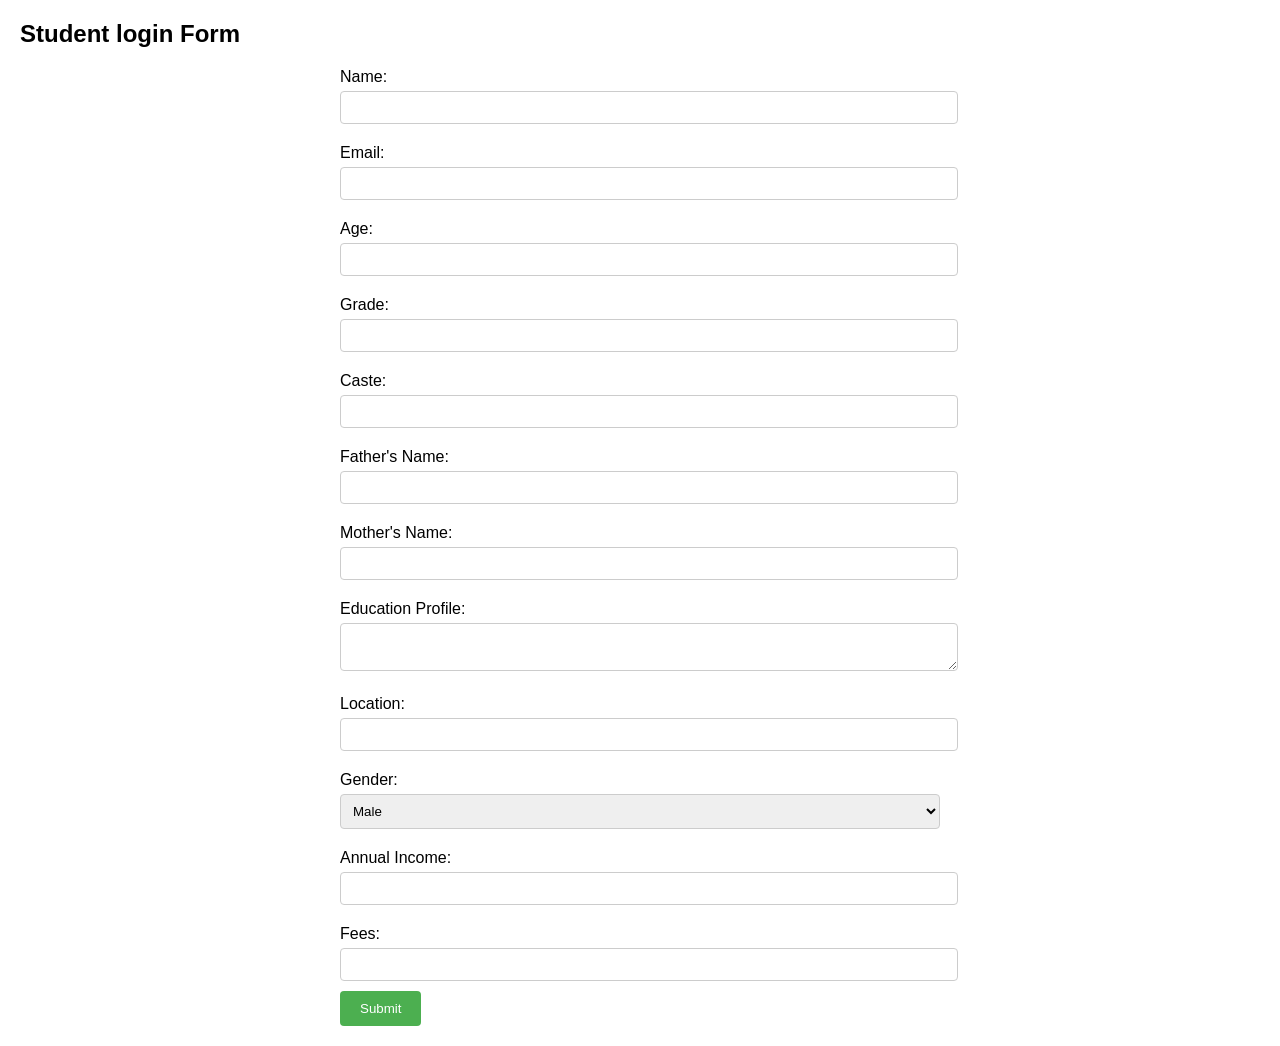
==== studentlogin.html @ 87185e79 "Add files via upload" ====
<!DOCTYPE html>
<html lang="en">
<head>
    <meta charset="UTF-8">
    <meta name="viewport" content="width=device-width, initial-scale=1.0">
    <title>Form Submission</title>
    <style>
        body {
            font-family: Arial, sans-serif;
            margin: 20px;
        }
        form {
            max-width: 600px;
            margin: auto;
        }
        label {
            display: block;
            margin: 10px 0 5px;
        }
        input, select, textarea {
            width: 100%;
            padding: 8px;
            margin-bottom: 10px;
            border: 1px solid #ccc;
            border-radius: 4px;
        }
        button {
            padding: 10px 20px;
            background-color: #4CAF50;
            color: white;
            border: none;
            border-radius: 4px;
        }
        button:hover {
            background-color: #45a049;
        }
    </style>
</head>
<body>

    <h2>Student login Form</h2>
    <form id="infoForm">
        <label for="name">Name:</label>
        <input type="text" id="name" name="name" required>

        <label for="email">Email:</label>
        <input type="email" id="email" name="email" required>

        <label for="age">Age:</label>
        <input type="number" id="age" name="age" required>

        <label for="grade">Grade:</label>
        <input type="text" id="grade" name="grade" required>

        <label for="caste">Caste:</label>
        <input type="text" id="caste" name="caste" required>

        <label for="fatherName">Father's Name:</label>
        <input type="text" id="fatherName" name="fatherName" required>

        <label for="motherName">Mother's Name:</label>
        <input type="text" id="motherName" name="motherName" required>

        <label for="educationProfile">Education Profile:</label>
        <textarea id="educationProfile" name="educationProfile" required></textarea>

        <label for="location">Location:</label>
        <input type="text" id="location" name="location" required>

        <label for="gender">Gender:</label>
        <select id="gender" name="gender" required>
            <option value="male">Male</option>
            <option value="female">Female</option>
            <option value="other">Other</option>
        </select>

        <label for="annualIncome">Annual Income:</label>
        <input type="number" id="annualIncome" name="annualIncome" required>

        <label for="fees">Fees:</label>
        <input type="number" id="fees" name="fees" required>

        <button type="submit">Submit</button>
    </form>

    <script>
        document.getElementById('infoForm').addEventListener('submit', function(event) {
            event.preventDefault();

            const formData = new FormData(this);
            const data = {};
            formData.forEach((value, key) => {
                data[key] = value;
            });

            console.log('Form Submitted:', data);

            alert('Form submitted successfully!');
        });
    </script>

</body>
</html>
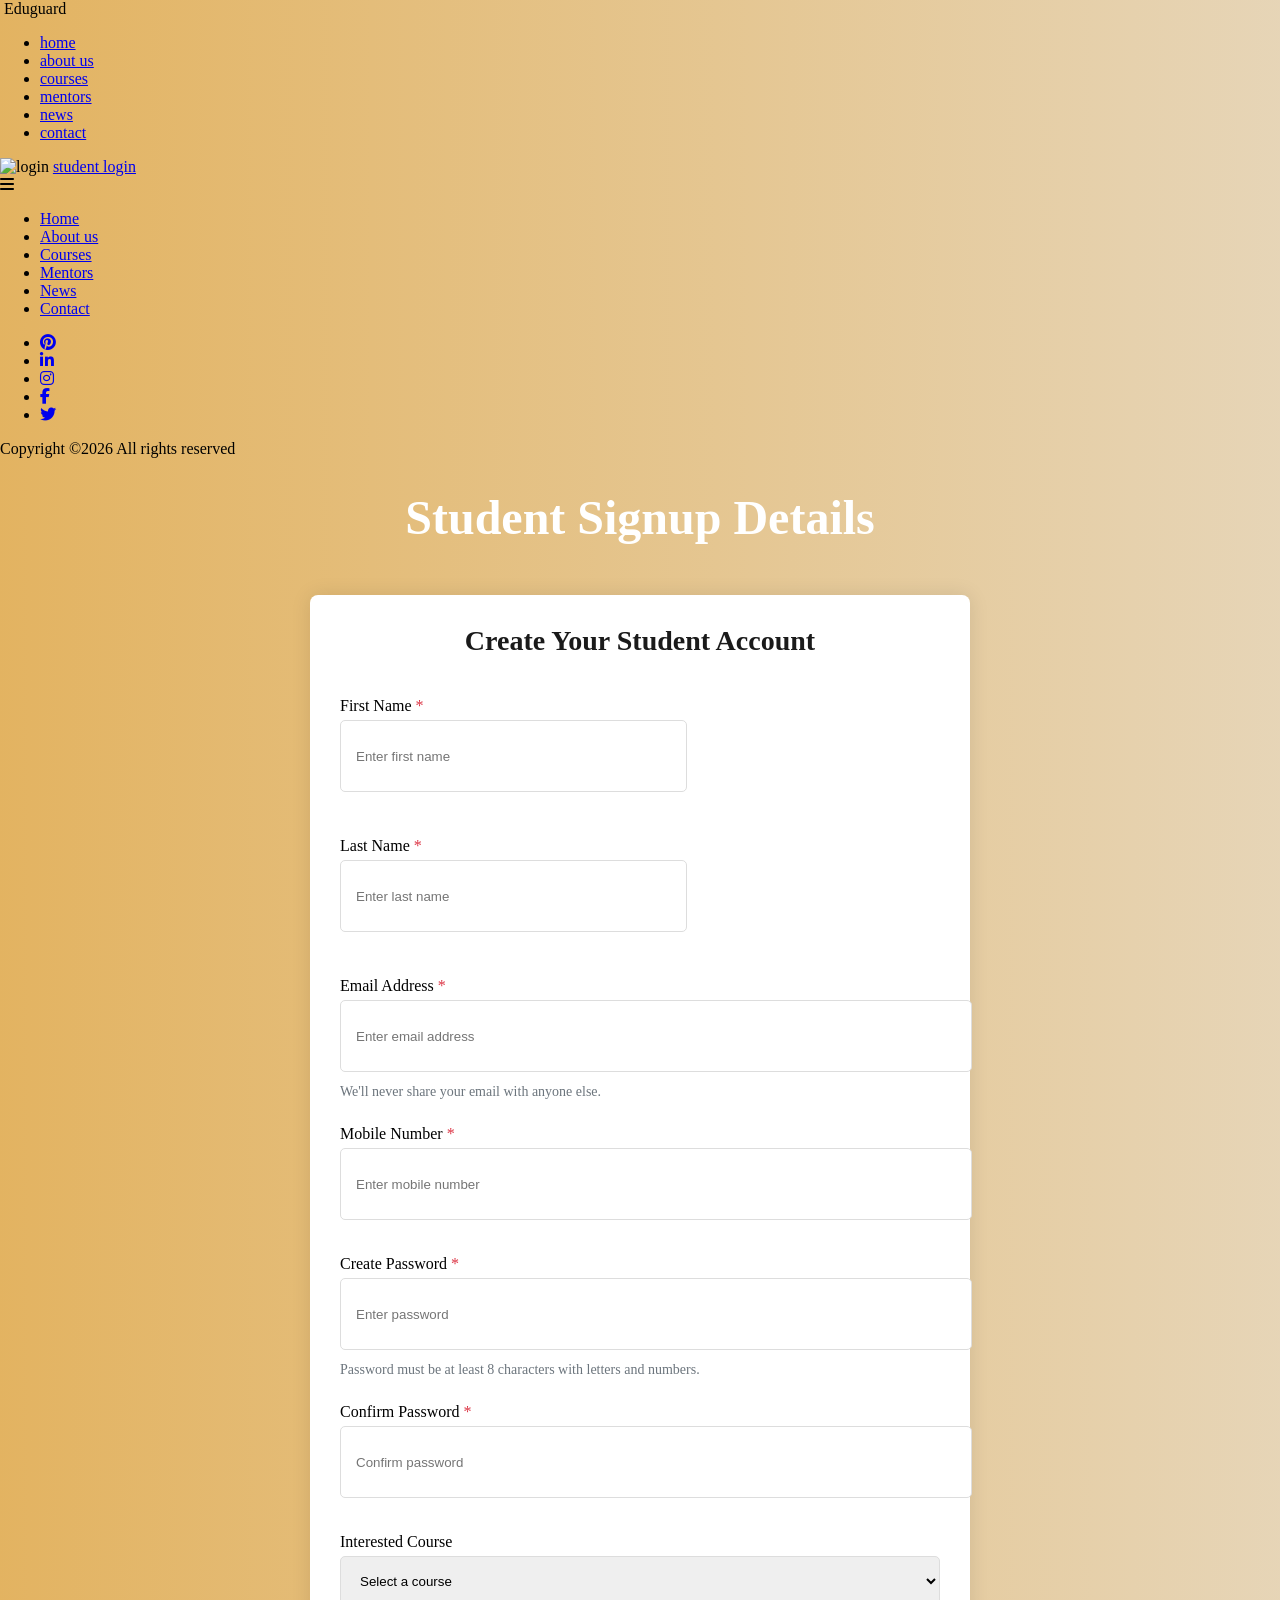
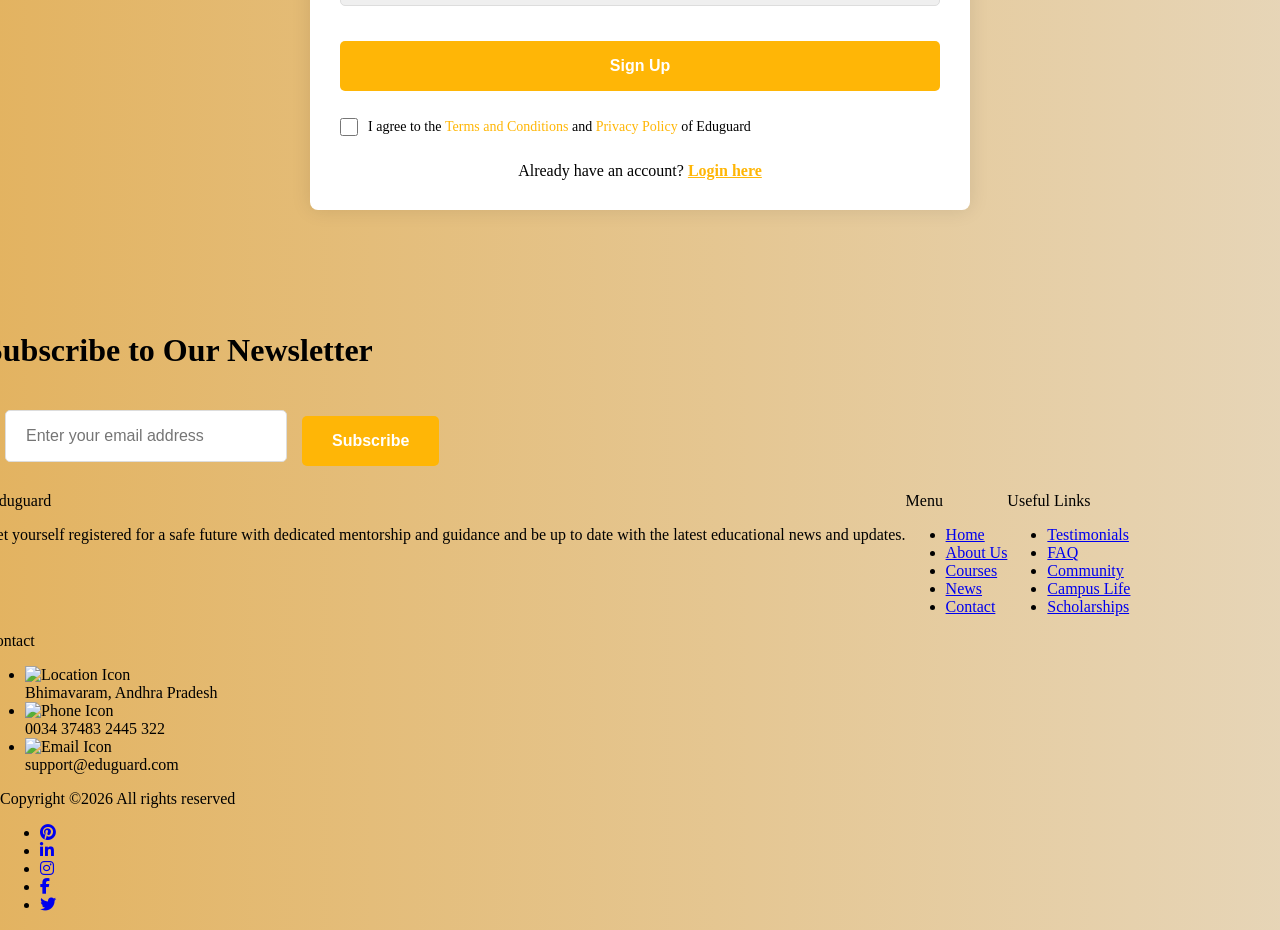
==== commit 6a8964a3: "Add files via upload" ====
--- a/studentlogin.html
+++ b/studentlogin.html
@@ -1,22 +1,213 @@
 <!DOCTYPE html>
 <html lang="en">
-<head>
-    <meta charset="UTF-8">
-    <meta name="viewport" content="width=device-width, initial-scale=1.0">
-    <title>Form Submission</title>
+    <head>
+        <meta charset="UTF-8">
+        <meta name="viewport" content="width=device-width, initial-scale=1.0">
+        <link rel="stylesheet" href="https://cdnjs.cloudflare.com/ajax/libs/font-awesome/6.4.2/css/all.min.css">
+        <link rel="stylesheet" href="style.css">
+        <title>Eduguard - Student Signup</title>
+        
+        <!-- Stylesheets -->
+        <link rel="stylesheet" type="text/css" href="styles/bootstrap4/bootstrap.min.css">
+        <link href="plugins/fontawesome-free-5.0.1/css/fontawesome-all.css" rel="stylesheet" type="text/css">
+        <link rel="stylesheet" type="text/css" href="styles/news_styles.css">
+        <link rel="stylesheet" type="text/css" href="styles/news_responsive.css">
+        
+        <!-- Custom styles for this page -->
+        <style>
+            @import url('https://fonts.googleapis.com/css2?family=Montserrat:wght@300;400;500;600;700&display=swap');
+            
+            .signup_container {
+                max-width: 600px;
+                margin: 50px auto 100px auto;
+                padding: 30px;
+                background-color: #ffffff;
+                border-radius: 8px;
+                box-shadow: 0px 0px 20px rgba(0,0,0,0.1);
+            }
+            
+            .page_title {
+                text-align: center;
+                margin-bottom: 30px;
+                font-size: 28px;
+                font-weight: bold;
+                color: #1a1a1a;
+            }
+            
+            .form-group {
+                margin-bottom: 25px;
+            }
+            
+            .form-control {
+                height: 50px;
+                border-radius: 5px;
+                border: 1px solid #ddd;
+                padding: 10px 15px;
+            }
+            
+            .btn-signup {
+                background-color: #FFB606;
+                color: white;
+                border: none;
+                height: 50px;
+                font-size: 16px;
+                font-weight: 600;
+                width: 100%;
+                border-radius: 5px;
+                cursor: pointer;
+                transition: all 0.3s ease;
+            }
+            
+            .btn-signup:hover {
+                background-color: #E09B05;
+            }
+            
+            .form-text {
+                font-size: 14px;
+                color: #6c757d;
+                margin-top: 5px;
+            }
+            
+            .login-link {
+                text-align: center;
+                margin-top: 20px;
+            }
+            
+            .login-link a {
+                color: #FFB606;
+                font-weight: 600;
+            }
+            
+            .text-danger {
+                color: #dc3545;
+            }
+            
+            .row {
+                display: flex;
+                flex-wrap: wrap;
+                margin-right: -15px;
+                margin-left: -15px;
+            }
+            
+            .col-md-6 {
+                position: relative;
+                width: 100%;
+                padding-right: 15px;
+                padding-left: 15px;
+            }
+            
+            @media (min-width: 768px) {
+                .col-md-6 {
+                    flex: 0 0 50%;
+                    max-width: 50%;
+                }
+            }
+            
+            .form-check {
+                display: flex;
+                align-items: center;
+                margin: 25px 0;
+                padding: 0;
+                justify-content: flex-start;
+                width: 100%;
+                max-width: 600px;
+                margin-left: auto;
+                margin-right: auto;
+            }
+            
+            .form-check-input {
+                margin: 0 10px 0 0;
+                width: 18px;
+                height: 18px;
+                flex-shrink: 0;
+            }
+            
+            .form-check-label {
+                font-size: 14px;
+                line-height: 1.5;
+                margin: 0;
+                text-align: left;
+            }
+            
+            /* Center the heading */
+            .home_content h1 {
+                text-align: center;
+                font-weight: 700;
+                color: #fff;
+                font-size: 48px;
+            }
+
+            .newsletter_form_container {
+                width: 100%;
+                max-width: 600px;
+                margin: 0 auto;
+                padding: 20px;
+            }
+
+            .newsletter_form {
+                display: flex;
+                align-items: center;
+                justify-content: center;
+                gap: 15px;
+                width: 100%;
+                margin: 0 auto;
+            }
+
+            .newsletter_email {
+                flex: 1;
+                height: 50px;
+                padding: 0 20px;
+                border: 1px solid #ddd;
+                border-radius: 5px;
+                font-size: 16px;
+                max-width: 400px;
+            }
+
+            .newsletter_submit_btn {
+                height: 50px;
+                padding: 0 30px;
+                background-color: #FFB606;
+                color: white;
+                border: none;
+                border-radius: 5px;
+                font-size: 16px;
+                font-weight: 600;
+                cursor: pointer;
+                transition: all 0.3s ease;
+                white-space: nowrap;
+            }
+
+            .form-check-label a {
+                color: #FFB606;
+                text-decoration: none;
+                font-weight: 500;
+            }
+        </style>
+    </head>
+    <body>
     <style>
+        @import url('https://fonts.googleapis.com/css2?family=Montserrat:wght@300;400;500;600;700&display=swap');
+        
         body {
-            font-family: Arial, sans-serif;
-            margin: 20px;
+            background: linear-gradient(to right, rgba(215, 147, 30, 0.7), rgba(220, 195, 152, 0.7)), 
+            url(images/slider_background.jpg) no-repeat center center fixed;
+            background-size: cover;
+            min-height: 100vh;
+            margin: 0;
+            padding: 0;
+            overflow-y: auto;
         }
+        
         form {
             max-width: 600px;
             margin: auto;
         }
+        
         label {
             display: block;
             margin: 10px 0 5px;
         }
+        
         input, select, textarea {
             width: 100%;
             padding: 8px;
@@ -24,80 +215,343 @@
             border: 1px solid #ccc;
             border-radius: 4px;
         }
+        
         button {
             padding: 10px 20px;
-            background-color: #4CAF50;
+            background-color: rgb(218, 148, 43);
             color: white;
             border: none;
             border-radius: 4px;
         }
+        
         button:hover {
-            background-color: #45a049;
+            background-color: rgb(218, 148, 43);
         }
     </style>
-</head>
-<body>
-
-    <h2>Student login Form</h2>
-    <form id="infoForm">
-        <label for="name">Name:</label>
-        <input type="text" id="name" name="name" required>
-
-        <label for="email">Email:</label>
-        <input type="email" id="email" name="email" required>
-
-        <label for="age">Age:</label>
-        <input type="number" id="age" name="age" required>
-
-        <label for="grade">Grade:</label>
-        <input type="text" id="grade" name="grade" required>
-
-        <label for="caste">Caste:</label>
-        <input type="text" id="caste" name="caste" required>
-
-        <label for="fatherName">Father's Name:</label>
-        <input type="text" id="fatherName" name="fatherName" required>
-
-        <label for="motherName">Mother's Name:</label>
-        <input type="text" id="motherName" name="motherName" required>
-
-        <label for="educationProfile">Education Profile:</label>
-        <textarea id="educationProfile" name="educationProfile" required></textarea>
-
-        <label for="location">Location:</label>
-        <input type="text" id="location" name="location" required>
-
-        <label for="gender">Gender:</label>
-        <select id="gender" name="gender" required>
-            <option value="male">Male</option>
-            <option value="female">Female</option>
-            <option value="other">Other</option>
-        </select>
-
-        <label for="annualIncome">Annual Income:</label>
-        <input type="number" id="annualIncome" name="annualIncome" required>
-
-        <label for="fees">Fees:</label>
-        <input type="number" id="fees" name="fees" required>
-
-        <button type="submit">Submit</button>
-    </form>
-
+
+    <div class="super_container">
+
+        <!-- Header -->
+        <header class="header d-flex flex-row">
+            <div class="header_content d-flex flex-row align-items-center">
+                <!-- Logo -->
+                <div class="logo_container">
+                    <div class="logo">
+                        <img src="images/logo.png" alt="">
+                        <span>Eduguard</span>
+                    </div>
+                </div>
+
+                <!-- Main Navigation -->
+                <nav class="main_nav_container">
+                    <div class="main_nav">
+                        <ul class="main_nav_list">
+                            <li class="main_nav_item"><a href="index.html">home</a></li>
+                            <li class="main_nav_item"><a href="elements.html">about us</a></li>
+                            <li class="main_nav_item"><a href="courses.html">courses</a></li>
+                            <li class="main_nav_item"><a href="teachers.html">mentors</a></li>
+                            <li class="main_nav_item"><a href="news.html">news</a></li>
+                            <li class="main_nav_item"><a href="contact.html">contact</a></li>
+                        </ul>
+                    </div>
+                </nav>
+            </div>
+            <div class="header_side d-flex flex-row justify-content-center align-items-center">
+                <img src="https://cdn-icons-png.freepik.com/256/1077/1077114.png?semt=ais_hybrid" alt="login">
+                <span><a href="login.html">student login</a></span>
+            </div>
+
+            <!-- Hamburger -->
+            <div class="hamburger_container">
+                <i class="fas fa-bars trans_200"></i>
+            </div>
+        </header>
+        
+        <!-- Menu -->
+        <div class="menu_container menu_mm">
+            <!-- Menu Close Button -->
+            <div class="menu_close_container">
+                <div class="menu_close"></div>
+            </div>
+
+            <!-- Menu Items -->
+            <div class="menu_inner menu_mm">
+                <div class="menu menu_mm">
+                    <ul class="menu_list menu_mm">
+                        <li class="menu_item menu_mm"><a href="index.html">Home</a></li>
+                        <li class="menu_item menu_mm"><a href="elements.html">About us</a></li>
+                        <li class="menu_item menu_mm"><a href="courses.html">Courses</a></li>
+                        <li class="menu_item menu_mm"><a href="teachers.html">Mentors</a></li>
+                        <li class="menu_item menu_mm"><a href="news.html">News</a></li>
+                        <li class="menu_item menu_mm"><a href="contact.html">Contact</a></li>
+                    </ul>
+
+                    <!-- Menu Social -->
+                    <div class="menu_social_container menu_mm">
+                        <ul class="menu_social menu_mm">
+                            <li class="menu_social_item menu_mm"><a href="#"><i class="fab fa-pinterest"></i></a></li>
+                            <li class="menu_social_item menu_mm"><a href="#"><i class="fab fa-linkedin-in"></i></a></li>
+                            <li class="menu_social_item menu_mm"><a href="#"><i class="fab fa-instagram"></i></a></li>
+                            <li class="menu_social_item menu_mm"><a href="#"><i class="fab fa-facebook-f"></i></a></li>
+                            <li class="menu_social_item menu_mm"><a href="#"><i class="fab fa-twitter"></i></a></li>
+                        </ul>
+                    </div>
+
+                    <div class="menu_copyright menu_mm">
+                        Copyright &copy;<script>document.write(new Date().getFullYear());</script> All rights reserved
+                    </div>
+                </div>
+            </div>
+        </div>
+        
+        <!-- Home -->
+        <div class="home">
+            <div class="home_background_container prlx_parent">
+                <div class="home_background prlx" style="background-image:url(images/news_background.jpg)"></div>
+            </div>
+            <div class="home_content">
+                <h1>Student Signup Details</h1>
+            </div>
+        </div>
+
+        <!-- Signup Form -->
+        <div class="container">
+            <div class="signup_container">
+                <div class="page_title">Create Your Student Account</div>
+                
+                <form action="#" method="post">
+                    <div class="row">
+                        <div class="col-md-6">
+                            <div class="form-group">
+                                <label for="firstName">First Name <span class="text-danger">*</span></label>
+                                <input type="text" class="form-control" id="firstName" placeholder="Enter first name" required>
+                            </div>
+                        </div>
+                        <div class="col-md-6">
+                            <div class="form-group">
+                                <label for="lastName">Last Name <span class="text-danger">*</span></label>
+                                <input type="text" class="form-control" id="lastName" placeholder="Enter last name" required>
+                            </div>
+                        </div>
+                    </div>
+                    
+                    <div class="form-group">
+                        <label for="email">Email Address <span class="text-danger">*</span></label>
+                        <input type="email" class="form-control" id="email" placeholder="Enter email address" required>
+                        <small class="form-text">We'll never share your email with anyone else.</small>
+                    </div>
+                    
+                    <div class="form-group">
+                        <label for="phone">Mobile Number <span class="text-danger">*</span></label>
+                        <input type="tel" class="form-control" id="phone" placeholder="Enter mobile number" required>
+                    </div>
+                    
+                    <div class="form-group">
+                        <label for="password">Create Password <span class="text-danger">*</span></label>
+                        <input type="password" class="form-control" id="password" placeholder="Enter password" required>
+                        <small class="form-text">Password must be at least 8 characters with letters and numbers.</small>
+                    </div>
+                    
+                    <div class="form-group">
+                        <label for="confirmPassword">Confirm Password <span class="text-danger">*</span></label>
+                        <input type="password" class="form-control" id="confirmPassword" placeholder="Confirm password" required>
+                    </div>
+                    
+                    <div class="form-group">
+                        <label for="course">Interested Course</label>
+                        <select class="form-control" id="course">
+                            <option value="" selected disabled>Select a course</option>
+                            <option value="cs">B.Tech Computer Science</option>
+                            <option value="ec">B.Tech Electronics & Communication</option>
+                            <option value="me">B.Tech Mechanical Engineering</option>
+                            <option value="ce">B.Tech Civil Engineering</option>
+                            <option value="ee">B.Tech Electrical Engineering</option>
+                        </select>
+                    </div>
+                    
+                    <button type="submit" class="btn btn-signup">Sign Up</button>
+                    
+                    <div class="form-check">
+                        <input class="form-check-input" type="checkbox" id="terms" required>
+                        <label class="form-check-label" for="terms">
+                            I agree to the <a href="#">Terms and Conditions</a> and <a href="#">Privacy Policy</a> of Eduguard
+                        </label>
+                    </div>
+                    
+                    <div class="login-link">
+                        Already have an account? <a href="login.html">Login here</a>
+                    </div>
+                </form>
+            </div>
+        </div>
+
+        <!-- Footer -->
+        <footer class="footer">
+            <div class="container">
+                <!-- Newsletter -->
+                <div class="newsletter">
+                    <div class="row">
+                        <div class="col">
+                            <div class="section_title text-center">
+                                <h1>Subscribe to Our Newsletter</h1>
+                            </div>
+                        </div>
+                    </div>
+
+                    <div class="row justify-content-center">
+                        <div class="col-12 col-md-8">
+                            <div class="newsletter_form_container">
+                                <form action="post">
+                                    <div class="newsletter_form">
+                                        <input id="newsletter_email" class="newsletter_email" type="email" placeholder="Enter your email address" required="required" data-error="Please enter a valid email address.">
+                                        <button id="newsletter_submit" type="submit" class="newsletter_submit_btn">Subscribe</button>
+                                    </div>
+                                </form>
+                            </div>
+                        </div>
+                    </div>
+                </div>
+
+                <!-- Footer Content -->
+                <div class="footer_content">
+                    <div class="row">
+                        <!-- Footer Column - About -->
+                        <div class="col-lg-3 footer_col">
+                            <!-- Logo -->
+                            <div class="logo_container">
+                                <div class="logo">
+                                    <img src="images/logo.png" alt="">
+                                    <span>Eduguard</span>
+                                </div>
+                            </div>
+                            <p class="footer_about_text">Get yourself registered for a safe future with dedicated mentorship and guidance and be up to date with the latest educational news and updates.</p>
+                        </div>
+
+                        <!-- Footer Column - Menu -->
+                        <div class="col-lg-3 footer_col">
+                            <div class="footer_column_title">Menu</div>
+                            <div class="footer_column_content">
+                                <ul>
+                                    <li class="footer_list_item"><a href="index.html">Home</a></li>
+                                    <li class="footer_list_item"><a href="elements.html">About Us</a></li>
+                                    <li class="footer_list_item"><a href="courses.html">Courses</a></li>
+                                    <li class="footer_list_item"><a href="news.html">News</a></li>
+                                    <li class="footer_list_item"><a href="contact.html">Contact</a></li>
+                                </ul>
+                            </div>
+                        </div>
+
+                        <!-- Footer Column - Useful Links -->
+                        <div class="col-lg-3 footer_col">
+                            <div class="footer_column_title">Useful Links</div>
+                            <div class="footer_column_content">
+                                <ul>
+                                    <li class="footer_list_item"><a href="#">Testimonials</a></li>
+                                    <li class="footer_list_item"><a href="#">FAQ</a></li>
+                                    <li class="footer_list_item"><a href="#">Community</a></li>
+                                    <li class="footer_list_item"><a href="#">Campus Life</a></li>
+                                    <li class="footer_list_item"><a href="#">Scholarships</a></li>
+                                </ul>
+                            </div>
+                        </div>
+
+                        <!-- Footer Column - Contact -->
+                        <div class="col-lg-3 footer_col">
+                            <div class="footer_column_title">Contact</div>
+                            <div class="footer_column_content">
+                                <ul>
+                                    <li class="footer_contact_item">
+                                        <div class="footer_contact_icon">
+                                            <img src="images/placeholder.svg" alt="Location Icon">
+                                        </div>
+                                        Bhimavaram, Andhra Pradesh
+                                    </li>
+                                    <li class="footer_contact_item">
+                                        <div class="footer_contact_icon">
+                                            <img src="images/smartphone.svg" alt="Phone Icon">
+                                        </div>
+                                        0034 37483 2445 322
+                                    </li>
+                                    <li class="footer_contact_item">
+                                        <div class="footer_contact_icon">
+                                            <img src="images/envelope.svg" alt="Email Icon">
+                                        </div>
+                                        support@eduguard.com
+                                    </li>
+                                </ul>
+                            </div>
+                        </div>
+                    </div>
+                </div>
+
+                <!-- Footer Copyright -->
+                <div class="footer_bar d-flex flex-column flex-sm-row align-items-center">
+                    <div class="footer_copyright">
+                        <span>Copyright &copy;<script>document.write(new Date().getFullYear());</script> All rights reserved</span>
+                    </div>
+                    <div class="footer_social ml-sm-auto">
+                        <ul class="menu_social">
+                            <li class="menu_social_item"><a href="#"><i class="fab fa-pinterest"></i></a></li>
+                            <li class="menu_social_item"><a href="#"><i class="fab fa-linkedin-in"></i></a></li>
+                            <li class="menu_social_item"><a href="#"><i class="fab fa-instagram"></i></a></li>
+                            <li class="menu_social_item"><a href="#"><i class="fab fa-facebook-f"></i></a></li>
+                            <li class="menu_social_item"><a href="#"><i class="fab fa-twitter"></i></a></li>
+                        </ul>
+                    </div>
+                </div>
+            </div>
+        </footer>
+    </div>
+
+    <!-- JavaScript Libraries -->
+    <script src="js/jquery-3.2.1.min.js"></script>
+    <script src="styles/bootstrap4/popper.js"></script>
+    <script src="styles/bootstrap4/bootstrap.min.js"></script>
+    <script src="plugins/greensock/TweenMax.min.js"></script>
+    <script src="plugins/greensock/TimelineMax.min.js"></script>
+    <script src="plugins/scrollmagic/ScrollMagic.min.js"></script>
+    <script src="plugins/greensock/animation.gsap.min.js"></script>
+    <script src="plugins/greensock/ScrollToPlugin.min.js"></script>
+    <script src="plugins/scrollTo/jquery.scrollTo.min.js"></script>
+    <script src="plugins/easing/easing.js"></script>
+    <script src="plugins/parallax-js-master/parallax.min.js"></script>
+    <script src="js/news_custom.js"></script>
+    <script src="js/custom.js"></script>
+
+    <!-- Form validation script -->
     <script>
-        document.getElementById('infoForm').addEventListener('submit', function(event) {
-            event.preventDefault();
-
-            const formData = new FormData(this);
-            const data = {};
-            formData.forEach((value, key) => {
-                data[key] = value;
-            });
-
-            console.log('Form Submitted:', data);
-
-            alert('Form submitted successfully!');
+    $(document).ready(function() {
+        // Highlight current page in navigation
+        $('.main_nav_item a[href="studentlogin.html"]').parent().addClass('active');
+        
+        // Form validation
+        $('form').on('submit', function(e) {
+            const password = $('#password').val();
+            const confirmPassword = $('#confirmPassword').val();
+            
+            if (password !== confirmPassword) {
+                e.preventDefault();
+                alert('Passwords do not match. Please try again.');
+                return false;
+            }
+            
+            if (password.length < 8) {
+                e.preventDefault();
+                alert('Password must be at least 8 characters long.');
+                return false;
+            }
+            
+            // Check for at least one letter and one number
+            if (!/[A-Za-z]/.test(password) || !/[0-9]/.test(password)) {
+                e.preventDefault();
+                alert('Password must contain at least one letter and one number.');
+                return false;
+            }
+            
+            return true;
         });
+    });
     </script>
 
-</body>
+    </body>
 </html>
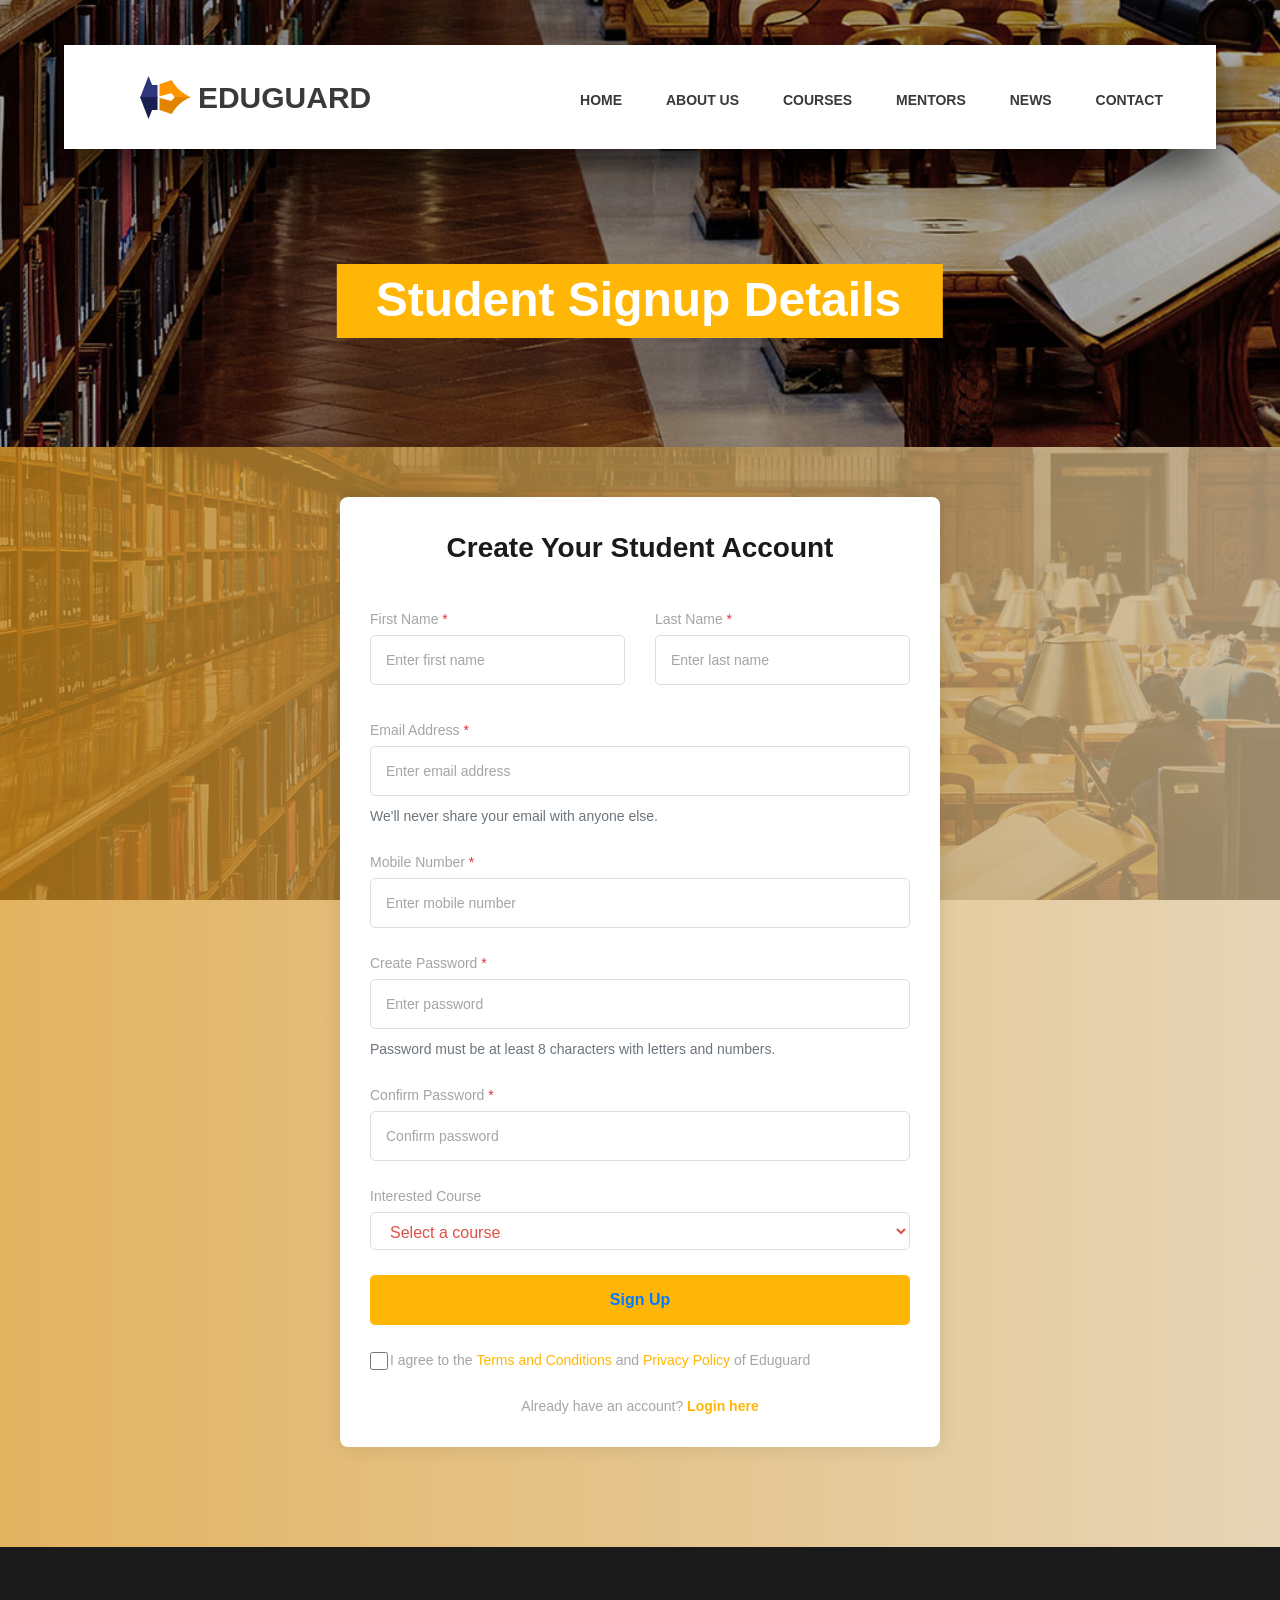
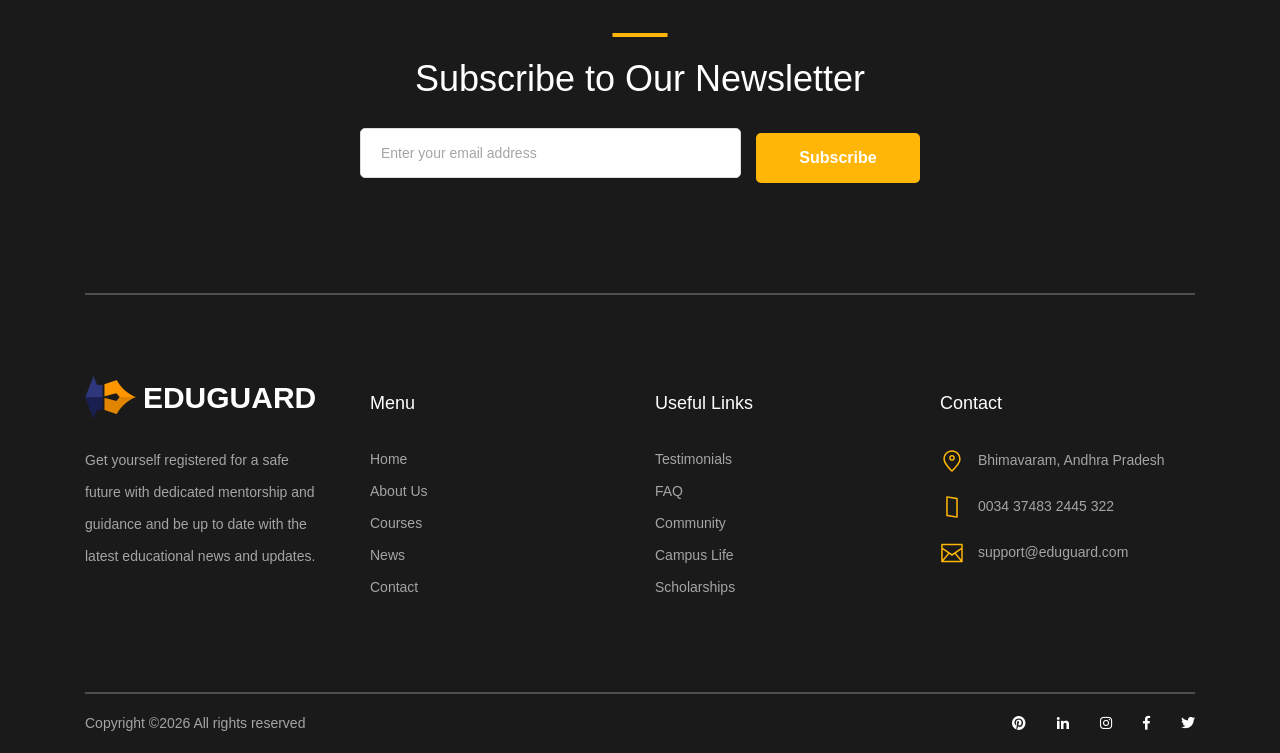
==== commit 30801bca: "Update studentlogin.html" ====
--- a/studentlogin.html
+++ b/studentlogin.html
@@ -369,7 +369,7 @@
                         </select>
                     </div>
                     
-                    <button type="submit" class="btn btn-signup">Sign Up</button>
+                    <button type="submit" class="btn btn-signup" ><a href="index.html">Sign Up </a> </button>
                     
                     <div class="form-check">
                         <input class="form-check-input" type="checkbox" id="terms" required>
@@ -554,4 +554,4 @@
     </script>
 
     </body>
-</html>+</html>
--- a/styles/news_styles.css
+++ b/styles/news_styles.css
@@ -0,0 +1,1187 @@
+@charset "utf-8";
+/* CSS Document */
+
+/******************************
+
+COLOR PALETTE
+
+
+
+
+[Table of Contents]
+
+1. Fonts
+2. Body and some general stuff
+3. Header
+	3.1 Logo
+	3.2 Main Nav
+	3.3 Header Side
+	3.4 Hamburger
+4. Menu
+	4.1 Menu Social
+	4.2 Menu copyright
+5. Home
+7. Page Section
+8. Buttons
+9. News
+	9.1 News Page Nav
+10. Sidebar
+11. Footer
+	11.1 Newsletter
+	11.2 Footer Content
+	11.3 Footer Copyright
+
+
+******************************/
+
+/***********
+1. Fonts
+***********/
+
+@import url('https://fonts.googleapis.com/css?family=Open+Sans:400,600,700,800|Roboto:400,500,700');
+
+/*********************************
+2. Body and some general stuff
+*********************************/
+
+*
+{
+	margin: 0;
+	padding: 0;
+	-webkit-font-smoothing: antialiased;
+	-webkit-text-shadow: rgba(0,0,0,.01) 0 0 1px;
+	text-shadow: rgba(0,0,0,.01) 0 0 1px;
+}
+body
+{
+	font-family: 'Roboto', sans-serif;
+	font-size: 14px;
+	font-weight: 400;
+	background: #FFFFFF;
+	color: #a5a5a5;
+}
+div
+{
+	display: block;
+	position: relative;
+	-webkit-box-sizing: border-box;
+    -moz-box-sizing: border-box;
+    box-sizing: border-box;
+}
+ul
+{
+	list-style: none;
+	margin-bottom: 0px;
+}
+p
+{
+	font-family: 'Roboto', sans-serif;
+	font-size: 14px;
+	line-height: 2.29;
+	font-weight: 400;
+	color: #a5a5a5;
+	-webkit-font-smoothing: antialiased;
+	-webkit-text-shadow: rgba(0,0,0,.01) 0 0 1px;
+	text-shadow: rgba(0,0,0,.01) 0 0 1px;
+}
+p a
+{
+	display: inline;
+	position: relative;
+	color: inherit;
+	border-bottom: solid 1px #ffa07f;
+	-webkit-transition: all 200ms ease;
+	-moz-transition: all 200ms ease;
+	-ms-transition: all 200ms ease;
+	-o-transition: all 200ms ease;
+	transition: all 200ms ease;
+}
+a, a:hover, a:visited, a:active, a:link
+{
+	text-decoration: none;
+	-webkit-font-smoothing: antialiased;
+	-webkit-text-shadow: rgba(0,0,0,.01) 0 0 1px;
+	text-shadow: rgba(0,0,0,.01) 0 0 1px;
+}
+p a:active
+{
+	position: relative;
+	color: #FF6347;
+}
+p a:hover
+{
+	color: #FFFFFF;
+	background: #ffa07f;
+}
+p a:hover::after
+{
+	opacity: 0.2;
+}
+::selection
+{
+	background: #FFD266;
+	color: #C88E00;
+}
+p::selection
+{
+	background: #FFD266;
+	color: #C88E00;
+}
+h1{font-size: 36px;}
+h2{font-size: 22px;}
+h3{font-size: 18px;}
+h4{font-size: 14px;}
+h5{font-size: 11px;}
+h1, h2, h3, h4, h5, h6
+{
+	font-family: 'Roboto', sans-serif;
+	-webkit-font-smoothing: antialiased;
+	-webkit-text-shadow: rgba(0,0,0,.01) 0 0 1px;
+	text-shadow: rgba(0,0,0,.01) 0 0 1px;
+}
+h1::selection, 
+h2::selection, 
+h3::selection, 
+h4::selection, 
+h5::selection, 
+h6::selection
+{
+	
+}
+::-webkit-input-placeholder
+{
+	font-size: 14px !important;
+	font-weight: 500 !important;
+	color: #a5a5a5 !important;
+}
+:-moz-placeholder /* older Firefox*/
+{
+	font-size: 14px !important;
+	font-weight: 500 !important;
+	color: #a5a5a5 !important;
+}
+::-moz-placeholder /* Firefox 19+ */ 
+{
+	font-size: 14px !important;
+	font-weight: 500 !important;
+	color: #a5a5a5 !important;
+} 
+:-ms-input-placeholder
+{ 
+	font-size: 14px !important;
+	font-weight: 500 !important;
+	color: #a5a5a5 !important;
+}
+::input-placeholder
+{
+	font-size: 14px !important;
+	font-weight: 500 !important;
+	color: #a5a5a5 !important;
+}
+.form-control
+{
+	color: #db5246;
+}
+section
+{
+	display: block;
+	position: relative;
+	box-sizing: border-box;
+}
+.clear
+{
+	clear: both;
+}
+.clearfix::before, .clearfix::after
+{
+	content: "";
+	display: table;
+}
+.clearfix::after
+{
+	clear: both;
+}
+.clearfix
+{
+	zoom: 1;
+}
+.float_left
+{
+	float: left;
+}
+.float_right
+{
+	float: right;
+}
+.trans_200
+{
+	-webkit-transition: all 200ms ease;
+	-moz-transition: all 200ms ease;
+	-ms-transition: all 200ms ease;
+	-o-transition: all 200ms ease;
+	transition: all 200ms ease;
+}
+.trans_300
+{
+	-webkit-transition: all 300ms ease;
+	-moz-transition: all 300ms ease;
+	-ms-transition: all 300ms ease;
+	-o-transition: all 300ms ease;
+	transition: all 300ms ease;
+}
+.trans_400
+{
+	-webkit-transition: all 400ms ease;
+	-moz-transition: all 400ms ease;
+	-ms-transition: all 400ms ease;
+	-o-transition: all 400ms ease;
+	transition: all 400ms ease;
+}
+.trans_500
+{
+	-webkit-transition: all 500ms ease;
+	-moz-transition: all 500ms ease;
+	-ms-transition: all 500ms ease;
+	-o-transition: all 500ms ease;
+	transition: all 500ms ease;
+}
+.fill_height
+{
+	height: 100%;
+}
+.super_container
+{
+	width: 100%;
+	overflow: hidden;
+}
+.prlx_parent
+{
+	overflow: hidden;
+}
+.prlx
+{
+	height: 130% !important;
+}
+.nopadding
+{
+	padding: 0px !important;
+}
+
+/*********************************
+3. Header
+*********************************/
+
+.header
+{
+	position: fixed;
+	top: 45px;
+	left: 50%;
+	-webkit-transform: translateX(-50%);
+	-moz-transform: translateX(-50%);
+	-ms-transform: translateX(-50%);
+	-o-transform: translateX(-50%);
+	transform: translateX(-50%);
+	width: 1318px;
+	height: 104px;
+	background: #FFFFFF;
+	z-index: 10;
+	-webkit-transition: all 200ms ease;
+	-moz-transition: all 200ms ease;
+	-ms-transition: all 200ms ease;
+	-o-transition: all 200ms ease;
+	transition: all 200ms ease;
+}
+.header.scrolled
+{	
+	top: 15px;
+}
+.header.scrolled .header_content::before
+{
+	box-shadow: 0px 20px 49px rgba(0,0,0,0.17);
+}
+.header_content
+{
+	width: calc(100% - 279px);
+	height: 100%;
+}
+.header_content::before
+{
+	display: block;
+	position: absolute;
+	top: 0;
+	left: 0;
+	width: 100%;
+	height: 100%;
+	content: '';
+	box-shadow: 0px 20px 49px rgba(0,0,0,0.67);
+	z-index: -1;
+}
+
+/*********************************
+3.1 Logo
+*********************************/
+
+.logo_container
+{
+	display: inline-block;
+	padding-left: 76px;
+}
+.logo span
+{
+	font-family: 'Open Sans', sans-serif;
+	font-size: 30px;
+	font-weight: 900;
+	color: #3a3a3a;
+	vertical-align: middle;
+	text-transform: uppercase;
+	margin-left: 3px;
+}
+
+/*********************************
+3.2 Main Nav
+*********************************/
+
+.main_nav_container
+{
+	display: inline-block;
+	margin-left: auto;
+	padding-right: 93px;
+}
+.main_nav
+{
+	margin-top: 7px;
+}
+.main_nav_item
+{
+	display: inline-block;
+	margin-right: 40px;
+}
+.main_nav_item:last-child
+{
+	margin-right: 0px;
+}
+.main_nav_item a
+{
+	font-family: 'Open Sans', sans-serif;
+	font-size: 14px;
+	text-transform: uppercase;
+	font-weight: 700;
+	color: #3a3a3a;
+	-webkit-transition: all 200ms ease;
+	-moz-transition: all 200ms ease;
+	-ms-transition: all 200ms ease;
+	-o-transition: all 200ms ease;
+	transition: all 200ms ease;
+}
+.main_nav_item a:hover
+{
+	color: #ffb606;
+}
+
+/*********************************
+3.3 Header Side
+*********************************/
+
+.header_side
+{
+	width: 279px;
+	height: 100%;
+	background: #ffb606;
+}
+.header_side img
+{
+	width: 29px;
+	height: 29px;
+}
+.header_side span
+{
+	display: block;
+	position: relative;
+	font-size: 18px;
+	font-weight: 500;
+	color: #FFFFFF;
+	padding-left: 12px;
+}
+
+/*********************************
+3.4 Hamburger
+*********************************/
+
+.hamburger_container
+{
+	position: absolute;
+	top: 50%;
+	-webkit-transform: translateY(-50%);
+	-moz-transform: translateY(-50%);
+	-ms-transform: translateY(-50%);
+	-o-transform: translateY(-50%);
+	transform: translateY(-50%);
+	right: 20px;
+	display: none;
+	cursor: pointer;
+}
+.hamburger_container i
+{
+	font-size: 24px;
+	padding: 10px;
+	color: #3a3a3a;
+}
+.hamburger_container:hover i
+{
+	color: #ffb606;
+}
+
+/*********************************
+4. Menu
+*********************************/
+
+.menu_container
+{
+	position: fixed;
+	top: 0;
+	right: -50vw;
+	width: 50vw;
+	height: 100vh;
+	background: #FFFFFF;
+	z-index: 12;
+	-webkit-transition: all 0.6s ease;
+	-moz-transition: all 0.6s ease;
+	-ms-transition: all 0.6s ease;
+	-o-transition: all 0.6s ease;
+	transition: all 0.6s ease;
+	visibility: hidden;
+	opacity: 0;
+}
+.menu_container.active
+{
+	visibility: visible;
+	opacity: 1;
+	right: 0;
+}
+.menu
+{
+	position: absolute;
+	top:150px;
+	left: 0;
+	padding-left: 15%;
+}
+.menu_list
+{
+	-webkit-transform: translateY(3.5rem);
+	-moz-transform: translateY(3.5rem);
+	-ms-transform: translateY(3.5rem);
+	-o-transform: translateY(3.5rem);
+	transform: translateY(3.5rem);
+	-webkit-transition: all 200ms ease;
+	-moz-transition: all 200ms ease;
+	-ms-transition: all 200ms ease;
+	-o-transition: all 200ms ease;
+	transition: all 1000ms 600ms ease;
+	opacity: 0;
+}
+.menu_container.active .menu_list
+{
+	-webkit-transform: translateY(0px);
+	-moz-transform: translateY(0px);
+	-ms-transform: translateY(0px);
+	-o-transform: translateY(0px);
+	transform: translateY(0px);
+	opacity: 1;
+}
+.menu_item
+{
+	margin-bottom: 9px;
+}
+.menu_item a
+{
+	font-family: 'Open Sans', sans-serif;
+	font-size: 36px;
+	font-weight: 700;
+	color: #3a3a3a;
+	-webkit-transition: all 200ms ease;
+	-moz-transition: all 200ms ease;
+	-ms-transition: all 200ms ease;
+	-o-transition: all 200ms ease;
+	transition: all 200ms ease;
+}
+.menu_item a:hover
+{
+	color: #ffb606;
+}
+.menu_close_container
+{
+	position: absolute;
+	top: 86px;
+	right: 79px;
+	width: 21px;
+	height: 21px;
+	cursor: pointer;
+	-webkit-transform: rotate(45deg);
+	-moz-transform: rotate(45deg);
+	-ms-transform: rotate(45deg);
+	-o-transform: rotate(45deg);
+	transform: rotate(45deg);
+}
+.menu_close
+{
+	top: 9px;
+	width: 21px;
+	height: 3px;
+	background: #3a3a3a;
+	-webkit-transition: all 200ms ease;
+	-moz-transition: all 200ms ease;
+	-ms-transition: all 200ms ease;
+	-o-transition: all 200ms ease;
+	transition: all 200ms ease;
+}
+.menu_close::after
+{
+	display: block;
+	position: absolute;
+	top: -9px;
+	left: 9px;
+	content: '';
+	width: 3px;
+	height: 21px;
+	background: #3a3a3a;
+	-webkit-transition: all 200ms ease;
+	-moz-transition: all 200ms ease;
+	-ms-transition: all 200ms ease;
+	-o-transition: all 200ms ease;
+	transition: all 200ms ease;
+}
+.menu_close_container:hover .menu_close,
+.menu_close_container:hover .menu_close::after
+{
+	background: #ffb606;
+}
+
+/*********************************
+4.1 Menu Social
+*********************************/
+
+.menu_social_container
+{
+	margin-top: 100px;
+	-webkit-transform: translateY(3.5rem);
+	-moz-transform: translateY(3.5rem);
+	-ms-transform: translateY(3.5rem);
+	-o-transform: translateY(3.5rem);
+	transform: translateY(3.5rem);
+	-webkit-transition: all 1000ms 1000ms ease;
+	-moz-transition: all 1000ms 1000ms ease;
+	-ms-transition: all 1000ms 1000ms ease;
+	-o-transition: all 1000ms 1000ms ease;
+	transition: all 1000ms 1000ms ease;
+	opacity: 0;
+	padding-left: 4px;
+}
+.menu_social_item
+{
+	display: inline-block;
+	margin-right: 27px;
+}
+.menu_social_item:last-child
+{
+	margin-right: 0px;
+}
+.menu_social_item a i
+{
+	color: #3a3a3a;
+}
+.menu_social_item a i:hover
+{
+	color: #ffb606;
+}
+.menu_container.active .menu_social_container
+{
+	-webkit-transform: translateY(0px);
+	-moz-transform: translateY(0px);
+	-ms-transform: translateY(0px);
+	-o-transform: translateY(0px);
+	transform: translateY(0px);
+	opacity: 1;
+}
+
+/*********************************
+4.2 Menu copyright
+*********************************/
+
+.menu_copyright
+{
+	margin-top: 60px;
+	-webkit-transform: translateY(3.5rem);
+	-moz-transform: translateY(3.5rem);
+	-ms-transform: translateY(3.5rem);
+	-o-transform: translateY(3.5rem);
+	transform: translateY(3.5rem);
+	-webkit-transition: all 1000ms 1200ms ease;
+	-moz-transition: all 1000ms 1200ms ease;
+	-ms-transition: all 1000ms 1200ms ease;
+	-o-transition: all 1000ms 1200ms ease;
+	transition: all 1000ms 1200ms ease;
+	opacity: 0;
+	padding-left: 3px;
+}
+.menu_container.active .menu_copyright
+{
+	-webkit-transform: translateY(0px);
+	-moz-transform: translateY(0px);
+	-ms-transform: translateY(0px);
+	-o-transform: translateY(0px);
+	transform: translateY(0px);
+	opacity: 1;
+}
+
+/*********************************
+5. Home
+*********************************/
+
+.home
+{
+	width: 100%;
+	height: 447px;
+}
+.home_background_container
+{
+	position: absolute;
+	top: 0;
+	left: 0;
+	width: 100%;
+	height: 100%;
+}
+.home_background
+{
+	width: 100%;
+	height: 100%;
+	background-repeat: no-repeat;
+	background-size: cover;
+	background-position: center center;
+}
+.home_content
+{
+	position: absolute;
+	left: 50%;
+	bottom: 109px;
+	-webkit-transform: translateX(-50%);
+	-moz-transform: translateX(-50%);
+	-ms-transform: translateX(-50%);
+	-o-transform: translateX(-50%);
+	transform: translateX(-50%);
+	background: #ffb606;
+	padding-top: 24px;
+	padding-bottom: 18px;
+	padding-left: 39px;
+	padding-right: 42px;
+}
+.home_content h1
+{
+	font-size: 72px;
+	font-weight: 400;
+	color: #FFFFFF;
+	line-height: 0.5;
+	white-space: nowrap;
+}
+
+/*********************************
+7. Page Section
+*********************************/
+
+.page_section
+{
+	padding-top: 117px;
+	padding-bottom: 117px;
+}
+.section_title
+{
+
+}
+.section_title h1
+{
+	display: block;
+	color: #1a1a1a;
+	font-weight: 500;
+	padding-top: 24px;
+}
+.section_title h1::before
+{
+	display: block;
+	position: absolute;
+	top: 0;
+	left: 50%;
+	-webkit-transform: translateX(-50%);
+	-moz-transform: translateX(-50%);
+	-ms-transform: translateX(-50%);
+	-o-transform: translateX(-50%);
+	transform: translateX(-50%);
+	width: 55px;
+	height: 4px;
+	content: '';
+	background: #ffb606;
+}
+
+/*********************************
+8. Buttons
+*********************************/
+
+.button
+{
+	cursor: pointer;
+}
+.button:hover
+{
+	box-shadow: 0px 10px 20px rgba(0,0,0,0.2);
+}
+.button a
+{
+	font-size: 14px;
+	line-height: 48px;
+	font-weight: 700;
+	text-transform: uppercase;
+}
+.button_1
+{
+	width: 202px;
+	height: 48px;
+}
+
+/*********************************
+9. News
+*********************************/
+
+.news
+{
+	width: 100%;
+	padding-top: 103px;
+	padding-bottom: 118px;
+}
+.news_post
+{
+	margin-bottom: 85px;
+}
+.news_post:last-child
+{
+	/*margin-bottom: 0px;*/
+}
+.news_post_image
+{
+	width: 100%;
+}
+.news_post_image img
+{
+	width: 100%;
+	height: auto;
+}
+.news_post_top
+{
+	margin-top: 38px;
+}
+.news_post_date
+{
+	width: 68px;
+	height: 68px;
+	background: #ffb606;
+}
+.news_post_date div:first-child
+{
+	font-size: 24px;
+	font-weight: 700;
+	color: #FFFFFF;
+	line-height: 1;
+}
+.news_post_date div:last-child
+{
+	font-size: 14px;
+	font-weight: 500;
+	text-transform: uppercase;
+	color: #FFFFFF;
+	line-height: 1;
+	margin-top: 3px;
+}
+.news_post_title_container
+{
+	padding-left: 31px;
+	margin-top: -7px;
+}
+.news_post_title a
+{
+	font-size: 36px;
+	font-weight: 500;
+	line-height: 1.2;
+	color: #1a1a1a;
+}
+.news_post_title a:hover,
+.news_post_author a:hover,
+.news_post_comments a:hover
+{
+	color: #a5a5a5;
+}
+.news_post_meta
+{
+	color: #1a1a1a;
+	margin-top: 5px;
+	padding-left: 2px;
+}
+.news_post_author a
+{
+	font-size: 12px;
+	font-weight: 500;
+	color: #1a1a1a;
+	line-height: 1;
+}
+.news_post_comments a
+{
+	font-size: 12px;
+	font-weight: 500;
+	color: #1a1a1a;
+	line-height: 1;
+}
+.news_post_meta span:nth-child(2)
+{
+	font-size: 12px;
+	font-weight: 500;
+	color: #1a1a1a;
+	margin-left: 5px;
+	margin-right: 5px;
+}
+.news_post_text
+{
+	margin-top: 27px;
+}
+.news_post_button
+{
+	width: 188px;
+	height: 53px;
+	background: #ffb606;
+	margin-top: 18px;
+}
+.news_post_button a
+{
+	display: block;
+	font-size: 16px;
+	font-weight: 700;
+	color: #FFFFFF;
+	line-height: 53px;
+}
+.news_post_button:hover
+{
+	box-shadow: 0px 10px 20px rgba(0,0,0,0.2);
+}
+
+/*********************************
+9.1 News Page Nav
+*********************************/
+
+.news_page_nav ul li
+{
+	display: inline-block;
+	width: 43px;
+	height: 43px;
+	background: #d2d2d2;
+	margin-right: 3px;
+}
+.news_page_nav ul li.active
+{
+	background: #ffb606;
+}
+.news_page_nav ul li:hover
+{
+	background: #ffb606;
+}
+.news_page_nav ul li a
+{
+	display: block;
+	font-size: 16px;
+	font-weight: 500;
+	color: #FFFFFF;
+	line-height: 43px;
+}
+
+/*********************************
+10. Sidebar
+*********************************/
+
+.sidebar
+{
+	width: 100%;
+}
+.sidebar_section
+{
+	margin-top: 48px;
+}
+.sidebar_section:first-child
+{
+	margin-top: 0px;
+}
+.sidebar_section_title
+{
+	margin-top: -1px;
+}
+.sidebar_section_title h3
+{
+	color: #1a1a1a;
+	line-height: 1;
+	font-weight: 700;
+}
+.sidebar_list
+{
+	margin-top: 28px;
+}
+.sidebar_list_item
+{
+	padding-top: 13px;
+	padding-bottom: 13px;
+	border-bottom: solid 2px #d2d2d2;
+}
+.sidebar_list_item a
+{
+	font-size: 14px;
+	font-weight: 500;
+	color: #a5a5a5;
+}
+.sidebar_list_item a:hover
+{
+	color: #ffb606;
+}
+.latest_posts
+{
+	margin-top: 50px;
+}
+.latest_post
+{
+	margin-bottom: 27px;
+}
+.latest_post:last-child
+{
+	margin-bottom: 0px;
+}
+.latest_post_image
+{
+	width: 100%;
+}
+.latest_post_image img
+{
+	width: 100%;
+	height: auto;
+}
+.latest_post_title
+{
+	margin-top: 24px;
+}
+.latest_post_title a
+{
+	font-size: 18px;
+	font-weight: 500;
+	color: #1a1a1a;
+}
+.latest_post_title a:hover,
+.latest_post_author a:hover,
+.latest_post_comments a:hover
+{
+	color: #a5a5a5;
+}
+.latest_post_meta
+{
+	color: #1a1a1a;
+	margin-top: 6px;
+}
+.latest_post_author a
+{
+	font-size: 12px;
+	font-weight: 500;
+	color: #a5a5a5;
+	line-height: 1;
+}
+.latest_post_comments a
+{
+	font-size: 12px;
+	font-weight: 500;
+	color: #a5a5a5;
+	line-height: 1;
+}
+.latest_post_meta span:nth-child(2)
+{
+	font-size: 12px;
+	font-weight: 500;
+	color: #1a1a1a;
+	margin-left: 5px;
+	margin-right: 5px;
+}
+.tags
+{
+	margin-top: 50px;
+}
+.tag
+{
+	height: 40px;
+	background: #ffb606;
+	margin-right: 12px;
+	margin-bottom: 10px;
+}
+.tag a
+{
+	display: block;
+	font-size: 16px;
+	font-weight: 500;
+	color: #FFFFFF;
+	line-height: 40px;
+	padding-left: 30px;
+	padding-right: 30px;
+}
+
+/*********************************
+11. Footer
+*********************************/
+
+.footer
+{
+	width: 100%;
+	padding-top: 86px;
+	background: #1a1a1a;
+}
+.footer .section_title h1
+{
+	color: #FFFFFF;
+}
+
+/*********************************
+11.1 Newsletter
+*********************************/
+
+.newsletter
+{
+	padding-bottom: 85px;
+	border-bottom: solid 2px #4d4e4e;
+}
+.newsletter_form_container
+{
+	width: 60%;
+	margin-top: 48px;
+}
+.newsletter_email
+{
+	width: calc(100% - 164px);
+	height: 42px;
+	border: none;
+	padding-left: 27px;
+	font-weight: 500;
+	color: #1a1a1a;
+}
+.newsletter_email:focus
+{
+	outline: solid 2px #ffb606;
+}
+.newsletter_submit_btn
+{
+	width: 164px;
+	height: 42px;
+	border: none;
+	background: #ffb606;
+	color: #FFFFFF;
+	font-size: 14px;
+	font-weight: 500;
+	cursor: pointer;
+}
+.newsletter_submit_btn:focus
+{
+	border: solid 2px #FFFFFF;
+}
+
+/*********************************
+11.2 Footer Content
+*********************************/
+
+.footer_content 
+{
+	padding-top: 80px;
+	padding-bottom: 83px;
+	border-bottom: solid 2px #4d4e4e;
+}
+.footer_content .logo_container
+{
+	padding-left: 0px;
+}
+.footer_content .logo span
+{
+	color: #FFFFFF;
+}
+.footer_about_text
+{
+	margin-top: 24px;
+	margin-bottom: 0px;
+	padding-right: 20px;
+}
+.footer_column_title
+{
+	font-size: 18px;
+	font-weight: 500;
+	color: #FFFFFF;
+	padding-top: 15px;
+}
+.footer_column_content
+{
+	margin-top: 32px;
+}
+.footer_list_item
+{
+	margin-bottom: 11px;
+}
+.footer_list_item a
+{
+	font-size: 14px;
+	color: #a5a5a5;
+	-webkit-transition: all 200ms ease;
+	-moz-transition: all 200ms ease;
+	-ms-transition: all 200ms ease;
+	-o-transition: all 200ms ease;
+	transition: all 200ms ease;
+}
+.footer_list_item a:hover
+{
+	color: #ffb606;
+}
+.footer_contact_item
+{
+	font-size: 14px;
+	font-weight: 400;
+	color: #a5a5a5;
+	margin-bottom: 22px;
+}
+.footer_contact_item:last-child
+{
+	margin-bottom: 0px;
+}
+.footer_contact_icon
+{
+	display: inline-block;
+	width: 24px;
+	height: 24px;
+	vertical-align: middle;
+	margin-right: 10px;
+}
+.footer_contact_icon img
+{
+	width: 100%;
+}
+
+/*********************************
+11.3 Footer Copyright
+*********************************/
+
+.footer_bar
+{
+	padding-top: 19px;
+	padding-bottom: 19px;
+}
+.footer_social .menu_social_item a i
+{
+	color: #FFFFFF;
+}
+.footer_social .menu_social_item a i:hover
+{
+	color: #ffb606;
+}
+.footer_social .menu_social_item:last-child
+{
+	margin-right: 0px;
+}
--- a/styles/news_responsive.css
+++ b/styles/news_responsive.css
@@ -0,0 +1,391 @@
+@charset "utf-8";
+/* CSS Document */
+
+/******************************
+
+[Table of Contents]
+
+1. 1600px
+2. 1440px
+3. 1280px
+4. 1199px
+5. 1024px
+6. 991px
+7. 959px
+8. 880px
+9. 768px
+10. 767px
+11. 539px
+12. 479px
+13. 400px
+
+******************************/
+
+/************
+1. 1600px
+************/
+
+@media only screen and (max-width: 1600px)
+{
+	
+}
+
+/************
+2. 1440px
+************/
+
+@media only screen and (max-width: 1440px)
+{
+	
+}
+
+/************
+3. 1380px
+************/
+
+@media only screen and (max-width: 1380px)
+{
+	.header
+	{
+		width: 1200px;
+	}
+	.header_content
+	{
+		width: calc(100% - 219px);
+	}
+	.main_nav_container
+	{
+		padding-right: 63px;
+	}
+	.header_side
+	{
+		width: 219px;
+	}
+	.header_side span
+	{
+		font-size: 14px;
+	}
+	.header_side img
+	{
+		width: 20px;
+		height: 20px;
+	}
+}
+
+/************
+3. 1280px
+************/
+
+@media only screen and (max-width: 1280px)
+{
+	.header
+	{
+		width: 90%;
+	}
+	.header_content
+	{
+		width: 100%;
+	}
+	.header_side
+	{
+		display: none !important;
+	}
+	.main_nav_container
+	{
+		padding-right: 53px;
+	}
+}
+
+/************
+4. 1199px
+************/
+
+@media only screen and (max-width: 1199px)
+{
+	
+}
+
+/************
+4. 1100px
+************/
+
+@media only screen and (max-width: 1100px)
+{
+	
+}
+
+/************
+5. 1024px
+************/
+
+@media only screen and (max-width: 1024px)
+{
+	.main_nav_item
+	{
+		margin-right: 33px;
+	}
+}
+
+/************
+6. 991px
+************/
+
+@media only screen and (max-width: 991px)
+{
+	.main_nav_container
+	{
+		display: none;
+	}
+	.logo_container
+	{
+		padding-left: 30px;
+	}
+	.hamburger_container
+	{
+		display: block;
+	}
+	.sidebar
+	{
+		margin-top: 120px;
+	}
+	.newsletter_form_container
+	{
+		width: 90%;
+	}
+	.footer_col
+	{
+		margin-bottom: 30px;
+	}
+	.footer_col:last-child
+	{
+		margin-bottom: 0px;
+	}
+}
+
+/************
+7. 959px
+************/
+
+@media only screen and (max-width: 959px)
+{
+	
+}
+
+/************
+8. 880px
+************/
+
+@media only screen and (max-width: 880px)
+{
+	
+}
+
+/************
+9. 768px
+************/
+
+@media only screen and (max-width: 768px)
+{
+	
+}
+
+/************
+10. 767px
+************/
+
+@media only screen and (max-width: 767px)
+{
+	.menu_container
+	{
+		right: -100vw;
+		width: 100vw;
+		height: 100vh;
+	}
+	.news_post_title_container
+	{
+		margin-top: -4px;
+		padding-left: 21px;
+	}
+	.news_post_title a
+	{
+		font-size: 27px;
+	}
+	.newsletter_email
+	{
+		width: 100%;
+	}
+	.newsletter_submit_btn
+	{
+		margin-top: 15px;
+	}
+}
+
+/************
+11. 575px
+************/
+
+@media only screen and (max-width: 575px)
+{
+	h1{font-size: 24px;}
+	p{font-size:13px;}
+	.header
+	{
+		height: 74px;
+	}
+	.logo_container
+	{
+		padding-left: 15px;
+	}
+	.logo img
+	{
+		width: 30px;
+	}
+	.logo span
+	{
+		font-size: 16px;
+	}
+	.hamburger_container
+	{
+		right: 5px;
+	}
+	.menu
+	{
+		top: 70px;
+	}
+	.menu_item
+	{
+		margin-bottom: 0px;
+	}
+	.menu_item a
+	{
+		font-size: 24px;
+	}
+	.menu_copyright
+	{
+		display: none;
+	}
+	.menu_social_container
+	{
+		margin-top: 50px;
+	}
+	.menu_close_container
+	{
+		right: 30px;
+		top: 34px;
+	}
+	.home
+	{
+		height: 372px;
+	}
+	.home_content
+	{
+		padding-top: 17px;
+	    padding-bottom: 11px;
+	    padding-left: 22px;
+	    padding-right: 24px;
+	}
+	.home_content h1
+	{
+		font-size: 30px;
+	}
+	.news_post_title_container
+	{
+		margin-top: 20px;
+		padding-left: 0px;
+	}
+	.news_post_date
+	{
+		width: 55px;
+		height: 55px;
+	}
+	.news_post_date div:first-child
+	{
+		font-size: 18px;
+	}
+	.news_post_date div:last-child
+	{
+		font-size: 11px;
+	}
+	.news_post_title a
+	{
+		font-size: 20px;
+	}
+	.news_post_text
+	{
+		margin-top: 20px;
+	}
+	.news_post_button
+	{
+		width: 138px;
+		height: 42px;
+	}
+	.news_post_button a
+	{
+		font-size: 14px;
+		line-height: 42px;
+	}
+	.tag
+	{
+		height: 35px;
+	}
+	.tag a
+	{
+		font-size: 14px;
+		line-height: 35px;
+		padding-left: 23px;
+    	padding-right: 23px;
+	}
+	.footer_bar
+	{
+		padding-top: 49px;
+		padding-bottom: 52px;
+	}
+	.footer_social
+	{
+		margin-top: 20px;
+	}
+	.footer_copyright span
+	{
+		font-size: 13px;
+	}
+}
+
+/************
+11. 539px
+************/
+
+@media only screen and (max-width: 539px)
+{
+	
+}
+
+/************
+12. 480px
+************/
+
+@media only screen and (max-width: 480px)
+{
+	
+}
+
+/************
+13. 479px
+************/
+
+@media only screen and (max-width: 479px)
+{
+	.header
+	{
+		height: 60px;
+		top: 15px;
+	}
+}
+
+/************
+14. 400px
+************/
+
+@media only screen and (max-width: 400px)
+{
+	
+}
